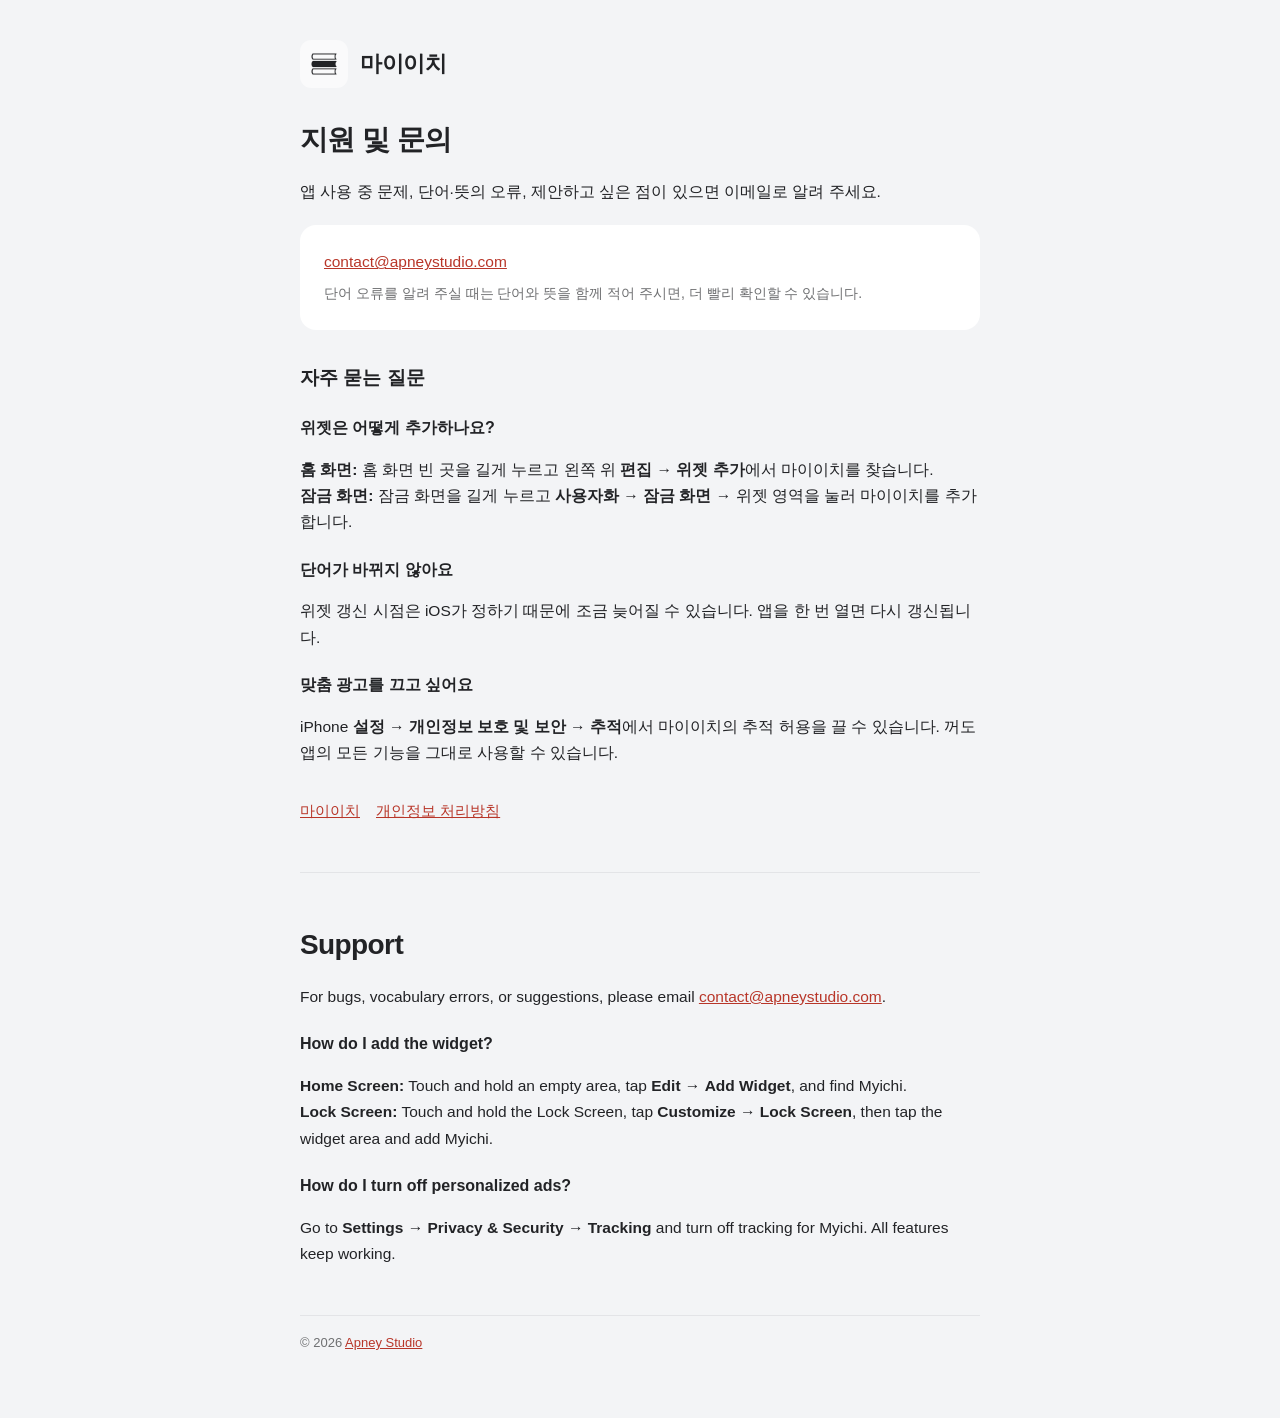
==== myichi/support.html @ 85b6347a "Add files via upload" ====
<!doctype html>
<html lang="ko">
<head>
<meta charset="utf-8">
<meta name="viewport" content="width=device-width,initial-scale=1">
<title>지원 및 문의 — 마이이치</title>
<link rel="icon" href="icon.png">
<link rel="stylesheet" href="../style.css">
</head>
<body><main>
<header><img src="icon.png" alt=""><a href="index.html">마이이치</a></header>
<h1>지원 및 문의</h1>
<p>앱 사용 중 문제, 단어·뜻의 오류, 제안하고 싶은 점이 있으면 이메일로 알려 주세요.</p>
<div class="card"><p style="margin:0"><a href="mailto:contact@apneystudio.com">contact@apneystudio.com</a></p>
<p class="sub" style="margin:6px 0 0;font-size:14px">단어 오류를 알려 주실 때는 단어와 뜻을 함께 적어 주시면, 더 빨리 확인할 수 있습니다.</p></div>
<h2>자주 묻는 질문</h2>
<h3>위젯은 어떻게 추가하나요?</h3>
<p><b>홈 화면:</b> 홈 화면 빈 곳을 길게 누르고 왼쪽 위 <b>편집</b> → <b>위젯 추가</b>에서 마이이치를 찾습니다.<br>
<b>잠금 화면:</b> 잠금 화면을 길게 누르고 <b>사용자화</b> → <b>잠금 화면</b> → 위젯 영역을 눌러 마이이치를 추가합니다.</p>
<h3>단어가 바뀌지 않아요</h3>
<p>위젯 갱신 시점은 iOS가 정하기 때문에 조금 늦어질 수 있습니다. 앱을 한 번 열면 다시 갱신됩니다.</p>
<h3>맞춤 광고를 끄고 싶어요</h3>
<p>iPhone <b>설정 → 개인정보 보호 및 보안 → 추적</b>에서 마이이치의 추적 허용을 끌 수 있습니다. 꺼도 앱의 모든 기능을 그대로 사용할 수 있습니다.</p>
<nav><a href="index.html">마이이치</a><a href="privacy.html">개인정보 처리방침</a></nav>
<hr>
<section id="en" lang="en">
<h1>Support</h1>
<p>For bugs, vocabulary errors, or suggestions, please email <a href="mailto:contact@apneystudio.com">contact@apneystudio.com</a>.</p>
<h3>How do I add the widget?</h3>
<p><b>Home Screen:</b> Touch and hold an empty area, tap <b>Edit</b> → <b>Add Widget</b>, and find Myichi.<br>
<b>Lock Screen:</b> Touch and hold the Lock Screen, tap <b>Customize</b> → <b>Lock Screen</b>, then tap the widget area and add Myichi.</p>
<h3>How do I turn off personalized ads?</h3>
<p>Go to <b>Settings → Privacy &amp; Security → Tracking</b> and turn off tracking for Myichi. All features keep working.</p>
</section>
<footer>© 2026 <a href="../index.html">Apney Studio</a></footer>
</main></body>
</html>
---- style.css ----
:root{--bg:#F3F4F6;--card:#FFFFFF;--ink:#222326;--sub:#6F7072;--accent:#B83629;--line:#E3E4E7}
@media (prefers-color-scheme:dark){:root{--bg:#1F1F21;--card:#262629;--ink:#F2F2F2;--sub:#A3A4A7;--accent:#F0917D;--line:#36363A}}
*{box-sizing:border-box}
body{margin:0;background:var(--bg);color:var(--ink);font-family:-apple-system,BlinkMacSystemFont,"Apple SD Gothic Neo","Hiragino Sans","Noto Sans KR",sans-serif;line-height:1.7;-webkit-text-size-adjust:100%}
main{max-width:720px;margin:0 auto;padding:40px 20px 64px}
header{display:flex;align-items:center;gap:12px;margin-bottom:28px}
header img{width:48px;height:48px;border-radius:11px}
header a{color:inherit;text-decoration:none;font-weight:700;font-size:22px;letter-spacing:-.5px}
h1{font-size:28px;letter-spacing:-.6px;margin:0 0 8px}
h2{font-size:19px;margin:32px 0 8px}
h3{font-size:16px;margin:20px 0 4px}
p,li{font-size:15.5px}
.sub{color:var(--sub)}
.card{background:var(--card);border-radius:16px;padding:24px;margin:20px 0}
a{color:var(--accent)}
nav{display:flex;gap:16px;flex-wrap:wrap;margin-top:32px;font-size:15px}
footer{margin-top:48px;color:var(--sub);font-size:13px;border-top:1px solid var(--line);padding-top:16px}
hr{border:0;border-top:1px solid var(--line);margin:48px 0}
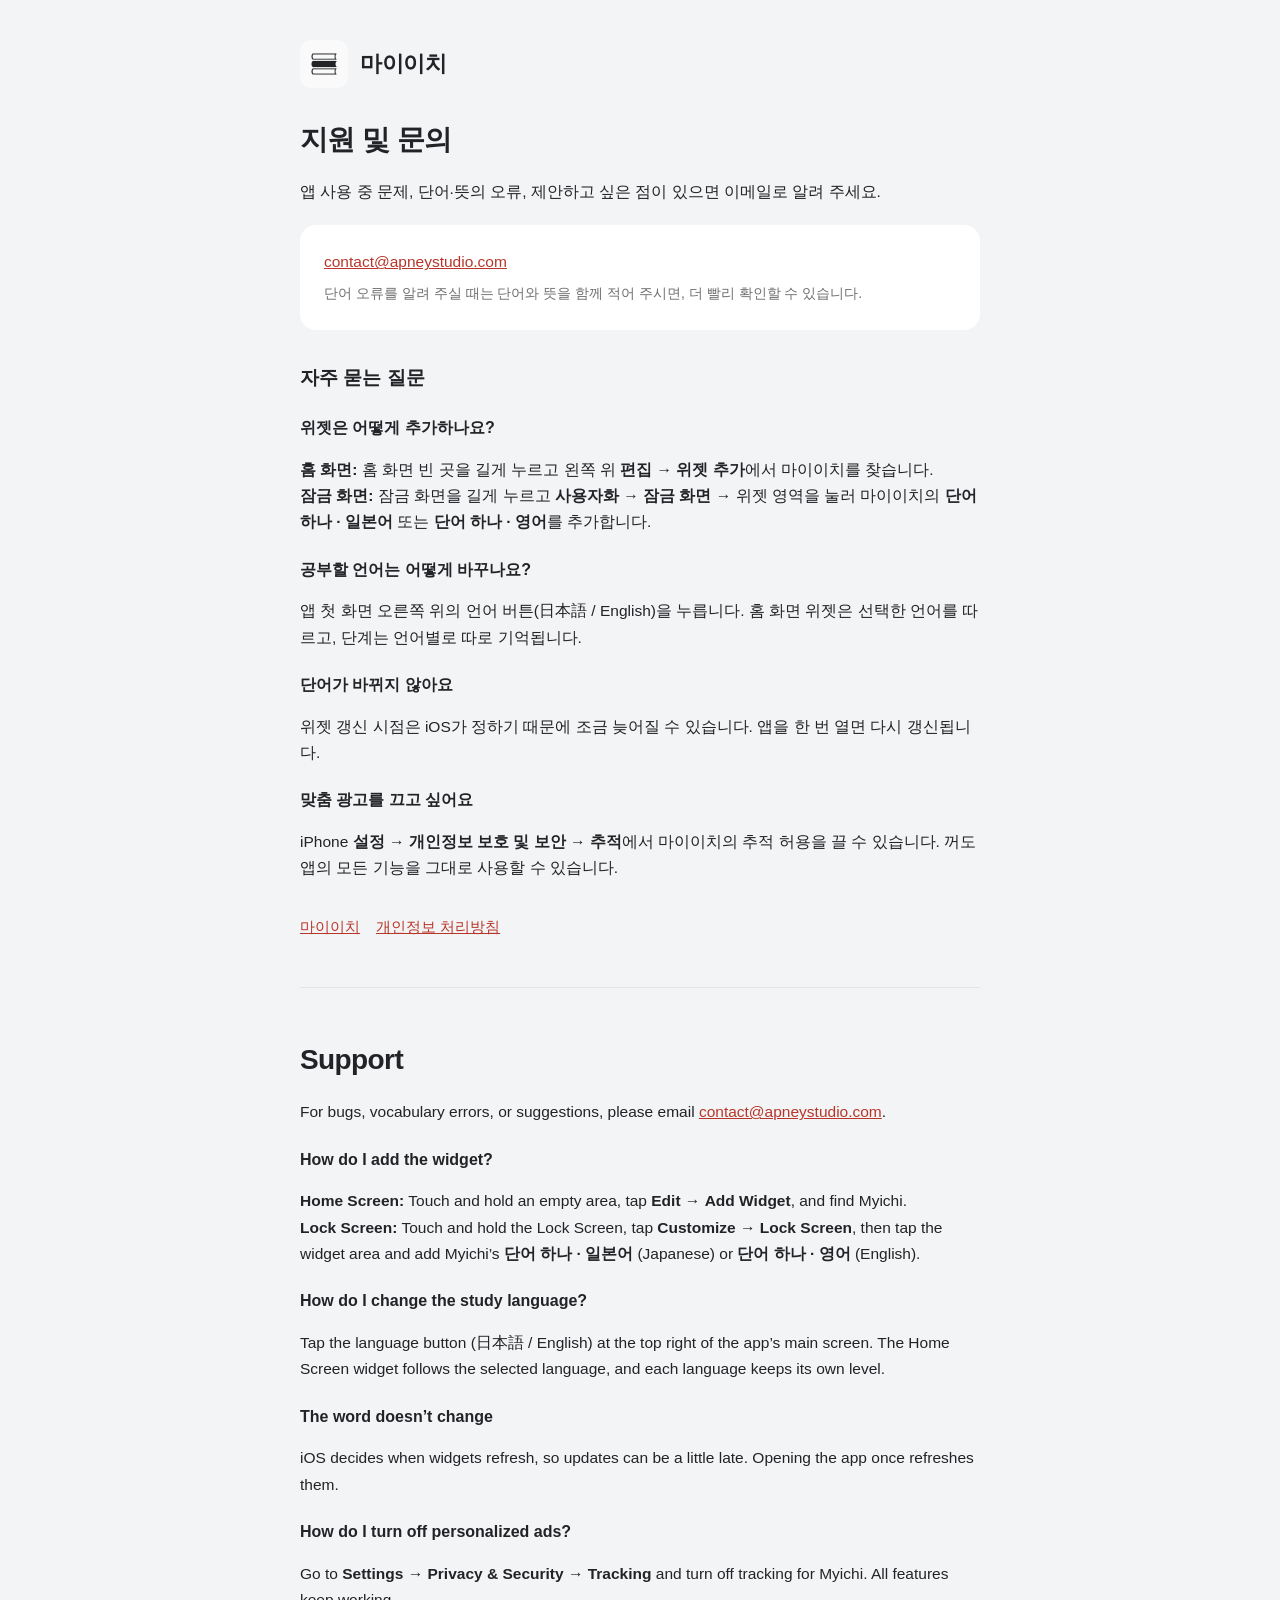
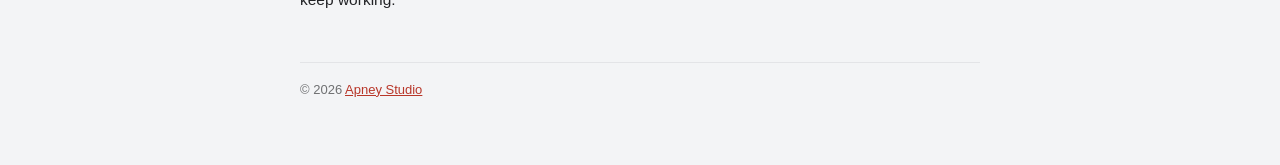
==== commit cc8d5934: "마이이치 1.1.0: 영어 지원 안내 추가" ====
--- a/myichi/support.html
+++ b/myichi/support.html
@@ -16,7 +16,9 @@
 <h2>자주 묻는 질문</h2>
 <h3>위젯은 어떻게 추가하나요?</h3>
 <p><b>홈 화면:</b> 홈 화면 빈 곳을 길게 누르고 왼쪽 위 <b>편집</b> → <b>위젯 추가</b>에서 마이이치를 찾습니다.<br>
-<b>잠금 화면:</b> 잠금 화면을 길게 누르고 <b>사용자화</b> → <b>잠금 화면</b> → 위젯 영역을 눌러 마이이치를 추가합니다.</p>
+<b>잠금 화면:</b> 잠금 화면을 길게 누르고 <b>사용자화</b> → <b>잠금 화면</b> → 위젯 영역을 눌러 마이이치의 <b>단어 하나 · 일본어</b> 또는 <b>단어 하나 · 영어</b>를 추가합니다.</p>
+<h3>공부할 언어는 어떻게 바꾸나요?</h3>
+<p>앱 첫 화면 오른쪽 위의 언어 버튼(日本語 / English)을 누릅니다. 홈 화면 위젯은 선택한 언어를 따르고, 단계는 언어별로 따로 기억됩니다.</p>
 <h3>단어가 바뀌지 않아요</h3>
 <p>위젯 갱신 시점은 iOS가 정하기 때문에 조금 늦어질 수 있습니다. 앱을 한 번 열면 다시 갱신됩니다.</p>
 <h3>맞춤 광고를 끄고 싶어요</h3>
@@ -28,7 +30,11 @@
 <p>For bugs, vocabulary errors, or suggestions, please email <a href="mailto:contact@apneystudio.com">contact@apneystudio.com</a>.</p>
 <h3>How do I add the widget?</h3>
 <p><b>Home Screen:</b> Touch and hold an empty area, tap <b>Edit</b> → <b>Add Widget</b>, and find Myichi.<br>
-<b>Lock Screen:</b> Touch and hold the Lock Screen, tap <b>Customize</b> → <b>Lock Screen</b>, then tap the widget area and add Myichi.</p>
+<b>Lock Screen:</b> Touch and hold the Lock Screen, tap <b>Customize</b> → <b>Lock Screen</b>, then tap the widget area and add Myichi’s <b>단어 하나 · 일본어</b> (Japanese) or <b>단어 하나 · 영어</b> (English).</p>
+<h3>How do I change the study language?</h3>
+<p>Tap the language button (日本語 / English) at the top right of the app’s main screen. The Home Screen widget follows the selected language, and each language keeps its own level.</p>
+<h3>The word doesn’t change</h3>
+<p>iOS decides when widgets refresh, so updates can be a little late. Opening the app once refreshes them.</p>
 <h3>How do I turn off personalized ads?</h3>
 <p>Go to <b>Settings → Privacy &amp; Security → Tracking</b> and turn off tracking for Myichi. All features keep working.</p>
 </section>
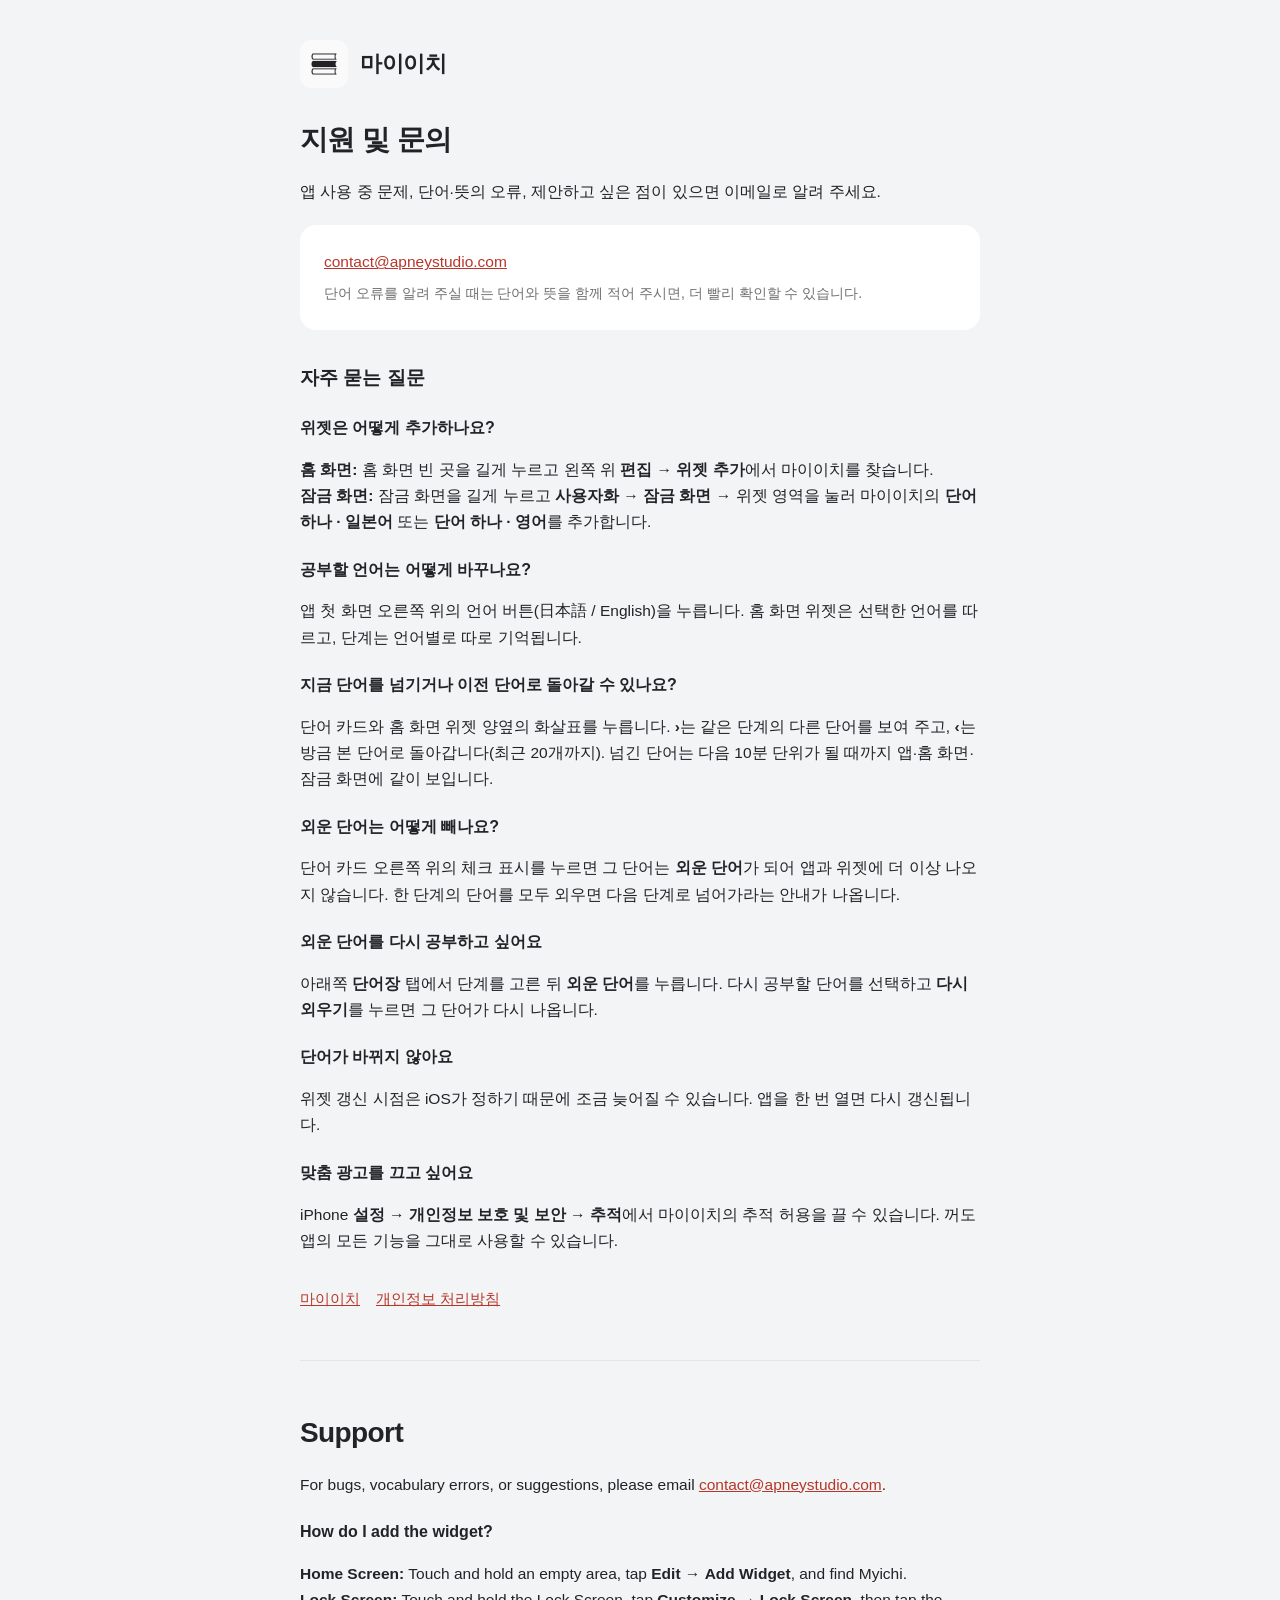
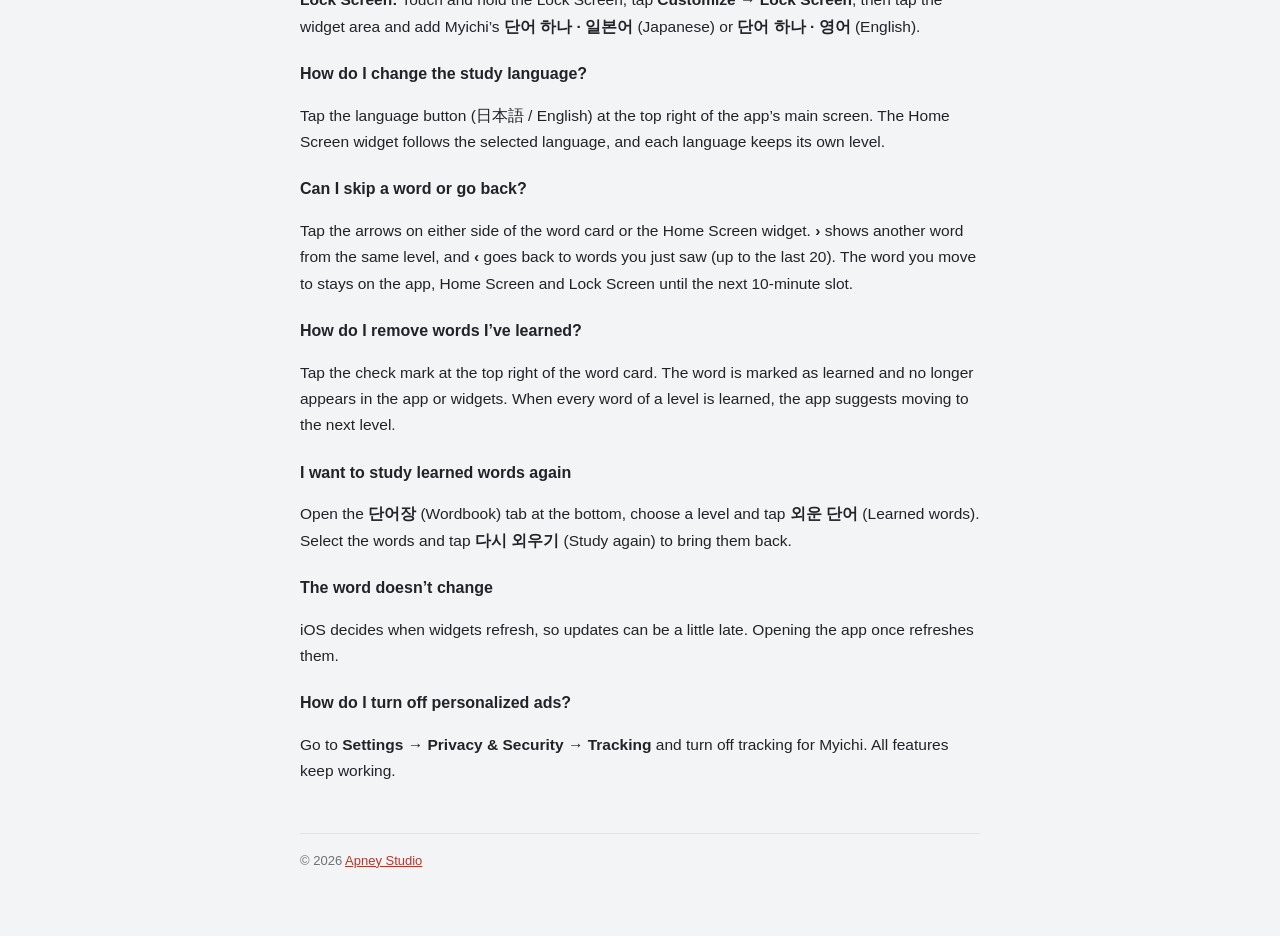
==== commit 9452d1b6: "마이이치 지원: 넘기기·외운 단어·단어장 FAQ 추가 (1.2.0)" ====
--- a/myichi/support.html
+++ b/myichi/support.html
@@ -19,6 +19,12 @@
 <b>잠금 화면:</b> 잠금 화면을 길게 누르고 <b>사용자화</b> → <b>잠금 화면</b> → 위젯 영역을 눌러 마이이치의 <b>단어 하나 · 일본어</b> 또는 <b>단어 하나 · 영어</b>를 추가합니다.</p>
 <h3>공부할 언어는 어떻게 바꾸나요?</h3>
 <p>앱 첫 화면 오른쪽 위의 언어 버튼(日本語 / English)을 누릅니다. 홈 화면 위젯은 선택한 언어를 따르고, 단계는 언어별로 따로 기억됩니다.</p>
+<h3>지금 단어를 넘기거나 이전 단어로 돌아갈 수 있나요?</h3>
+<p>단어 카드와 홈 화면 위젯 양옆의 화살표를 누릅니다. <b>›</b>는 같은 단계의 다른 단어를 보여 주고, <b>‹</b>는 방금 본 단어로 돌아갑니다(최근 20개까지). 넘긴 단어는 다음 10분 단위가 될 때까지 앱·홈 화면·잠금 화면에 같이 보입니다.</p>
+<h3>외운 단어는 어떻게 빼나요?</h3>
+<p>단어 카드 오른쪽 위의 체크 표시를 누르면 그 단어는 <b>외운 단어</b>가 되어 앱과 위젯에 더 이상 나오지 않습니다. 한 단계의 단어를 모두 외우면 다음 단계로 넘어가라는 안내가 나옵니다.</p>
+<h3>외운 단어를 다시 공부하고 싶어요</h3>
+<p>아래쪽 <b>단어장</b> 탭에서 단계를 고른 뒤 <b>외운 단어</b>를 누릅니다. 다시 공부할 단어를 선택하고 <b>다시 외우기</b>를 누르면 그 단어가 다시 나옵니다.</p>
 <h3>단어가 바뀌지 않아요</h3>
 <p>위젯 갱신 시점은 iOS가 정하기 때문에 조금 늦어질 수 있습니다. 앱을 한 번 열면 다시 갱신됩니다.</p>
 <h3>맞춤 광고를 끄고 싶어요</h3>
@@ -33,6 +39,12 @@
 <b>Lock Screen:</b> Touch and hold the Lock Screen, tap <b>Customize</b> → <b>Lock Screen</b>, then tap the widget area and add Myichi’s <b>단어 하나 · 일본어</b> (Japanese) or <b>단어 하나 · 영어</b> (English).</p>
 <h3>How do I change the study language?</h3>
 <p>Tap the language button (日本語 / English) at the top right of the app’s main screen. The Home Screen widget follows the selected language, and each language keeps its own level.</p>
+<h3>Can I skip a word or go back?</h3>
+<p>Tap the arrows on either side of the word card or the Home Screen widget. <b>›</b> shows another word from the same level, and <b>‹</b> goes back to words you just saw (up to the last 20). The word you move to stays on the app, Home Screen and Lock Screen until the next 10-minute slot.</p>
+<h3>How do I remove words I’ve learned?</h3>
+<p>Tap the check mark at the top right of the word card. The word is marked as learned and no longer appears in the app or widgets. When every word of a level is learned, the app suggests moving to the next level.</p>
+<h3>I want to study learned words again</h3>
+<p>Open the <b>단어장</b> (Wordbook) tab at the bottom, choose a level and tap <b>외운 단어</b> (Learned words). Select the words and tap <b>다시 외우기</b> (Study again) to bring them back.</p>
 <h3>The word doesn’t change</h3>
 <p>iOS decides when widgets refresh, so updates can be a little late. Opening the app once refreshes them.</p>
 <h3>How do I turn off personalized ads?</h3>
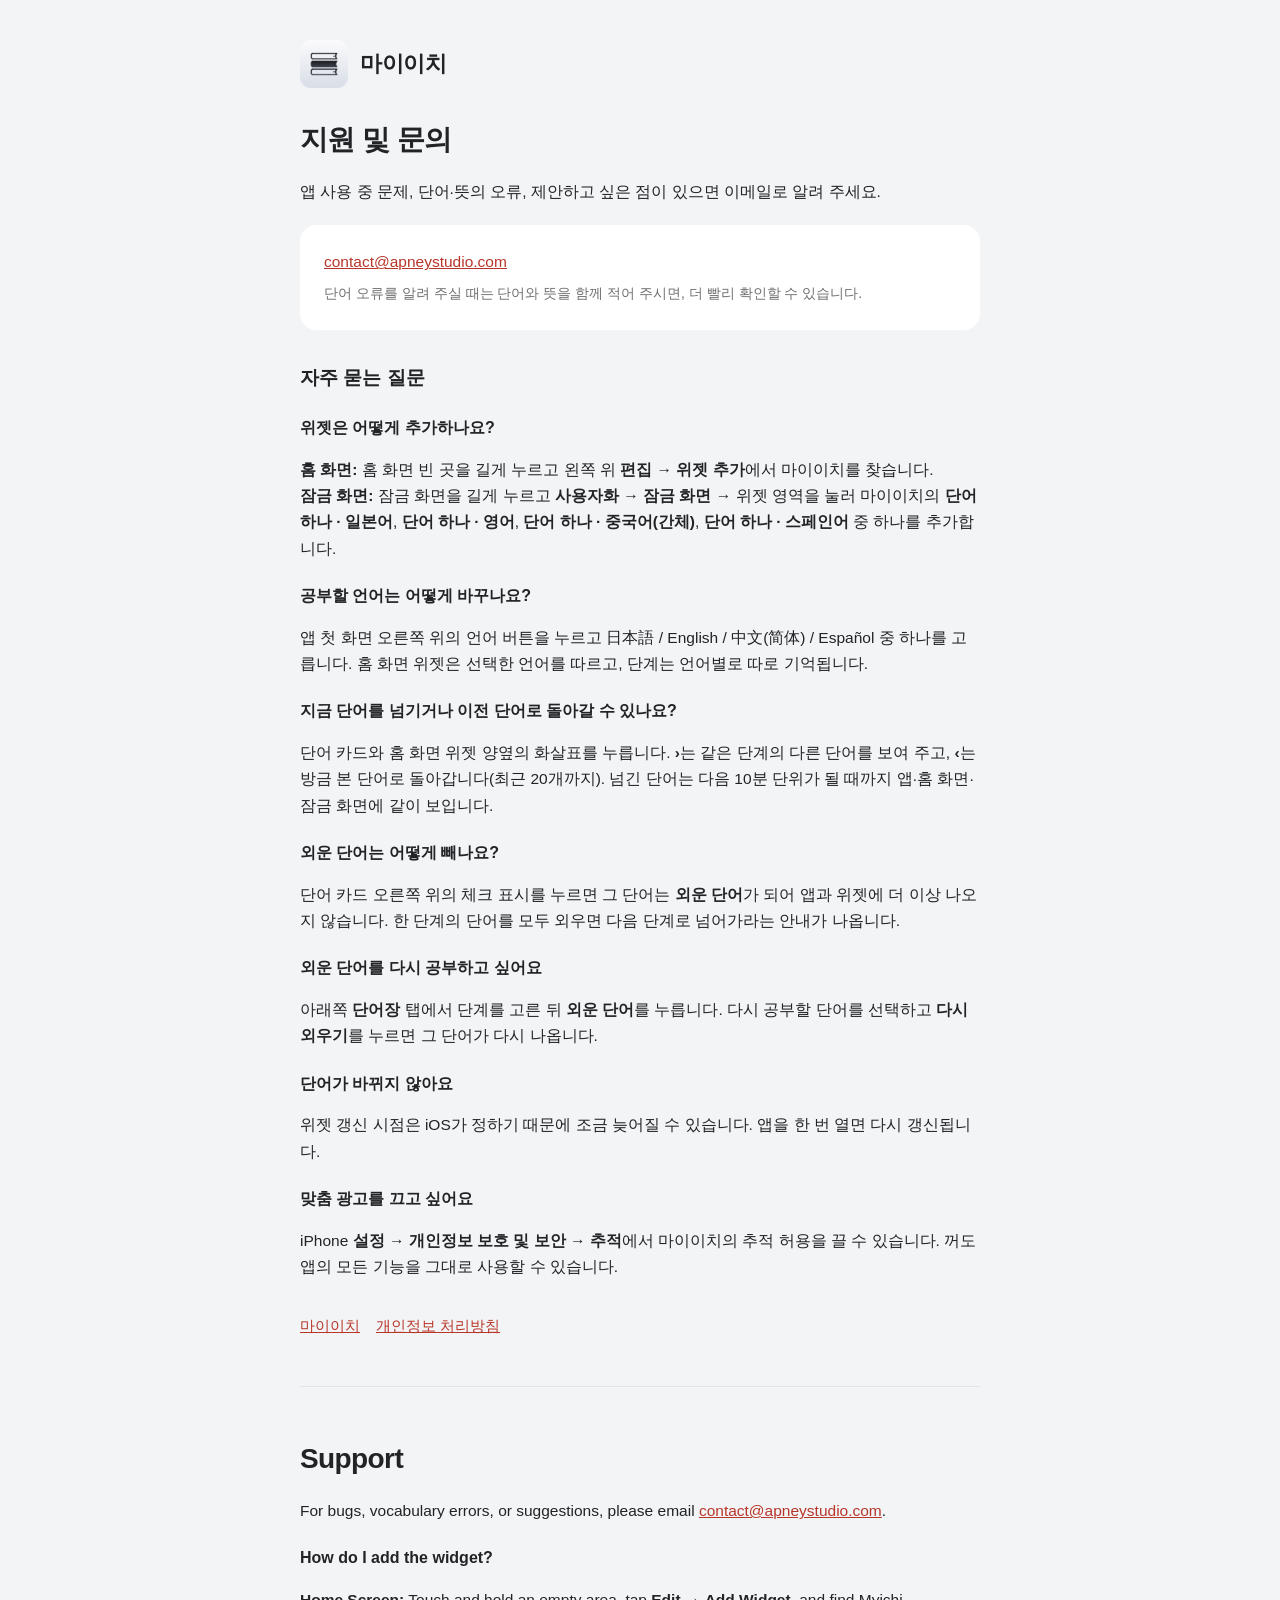
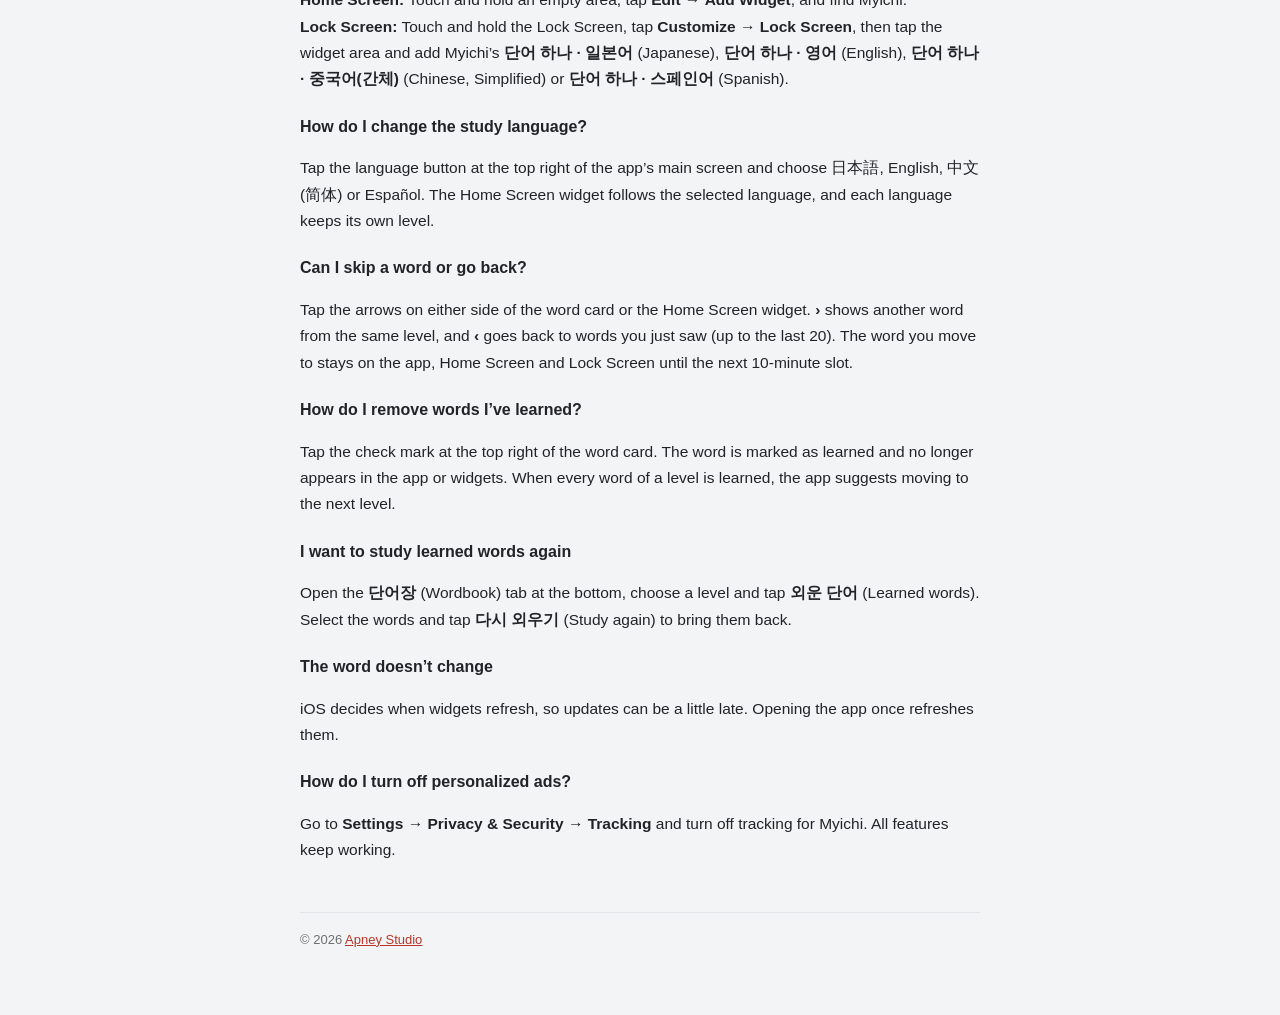
==== commit 9a515881: "마이이치 1.3.0: 지원 언어에 중국어(간체)·스페인어 추가, 아이콘 교체" ====
--- a/myichi/support.html
+++ b/myichi/support.html
@@ -16,9 +16,9 @@
 <h2>자주 묻는 질문</h2>
 <h3>위젯은 어떻게 추가하나요?</h3>
 <p><b>홈 화면:</b> 홈 화면 빈 곳을 길게 누르고 왼쪽 위 <b>편집</b> → <b>위젯 추가</b>에서 마이이치를 찾습니다.<br>
-<b>잠금 화면:</b> 잠금 화면을 길게 누르고 <b>사용자화</b> → <b>잠금 화면</b> → 위젯 영역을 눌러 마이이치의 <b>단어 하나 · 일본어</b> 또는 <b>단어 하나 · 영어</b>를 추가합니다.</p>
+<b>잠금 화면:</b> 잠금 화면을 길게 누르고 <b>사용자화</b> → <b>잠금 화면</b> → 위젯 영역을 눌러 마이이치의 <b>단어 하나 · 일본어</b>, <b>단어 하나 · 영어</b>, <b>단어 하나 · 중국어(간체)</b>, <b>단어 하나 · 스페인어</b> 중 하나를 추가합니다.</p>
 <h3>공부할 언어는 어떻게 바꾸나요?</h3>
-<p>앱 첫 화면 오른쪽 위의 언어 버튼(日本語 / English)을 누릅니다. 홈 화면 위젯은 선택한 언어를 따르고, 단계는 언어별로 따로 기억됩니다.</p>
+<p>앱 첫 화면 오른쪽 위의 언어 버튼을 누르고 日本語 / English / 中文(简体) / Español 중 하나를 고릅니다. 홈 화면 위젯은 선택한 언어를 따르고, 단계는 언어별로 따로 기억됩니다.</p>
 <h3>지금 단어를 넘기거나 이전 단어로 돌아갈 수 있나요?</h3>
 <p>단어 카드와 홈 화면 위젯 양옆의 화살표를 누릅니다. <b>›</b>는 같은 단계의 다른 단어를 보여 주고, <b>‹</b>는 방금 본 단어로 돌아갑니다(최근 20개까지). 넘긴 단어는 다음 10분 단위가 될 때까지 앱·홈 화면·잠금 화면에 같이 보입니다.</p>
 <h3>외운 단어는 어떻게 빼나요?</h3>
@@ -36,9 +36,9 @@
 <p>For bugs, vocabulary errors, or suggestions, please email <a href="mailto:contact@apneystudio.com">contact@apneystudio.com</a>.</p>
 <h3>How do I add the widget?</h3>
 <p><b>Home Screen:</b> Touch and hold an empty area, tap <b>Edit</b> → <b>Add Widget</b>, and find Myichi.<br>
-<b>Lock Screen:</b> Touch and hold the Lock Screen, tap <b>Customize</b> → <b>Lock Screen</b>, then tap the widget area and add Myichi’s <b>단어 하나 · 일본어</b> (Japanese) or <b>단어 하나 · 영어</b> (English).</p>
+<b>Lock Screen:</b> Touch and hold the Lock Screen, tap <b>Customize</b> → <b>Lock Screen</b>, then tap the widget area and add Myichi’s <b>단어 하나 · 일본어</b> (Japanese), <b>단어 하나 · 영어</b> (English), <b>단어 하나 · 중국어(간체)</b> (Chinese, Simplified) or <b>단어 하나 · 스페인어</b> (Spanish).</p>
 <h3>How do I change the study language?</h3>
-<p>Tap the language button (日本語 / English) at the top right of the app’s main screen. The Home Screen widget follows the selected language, and each language keeps its own level.</p>
+<p>Tap the language button at the top right of the app’s main screen and choose 日本語, English, 中文(简体) or Español. The Home Screen widget follows the selected language, and each language keeps its own level.</p>
 <h3>Can I skip a word or go back?</h3>
 <p>Tap the arrows on either side of the word card or the Home Screen widget. <b>›</b> shows another word from the same level, and <b>‹</b> goes back to words you just saw (up to the last 20). The word you move to stays on the app, Home Screen and Lock Screen until the next 10-minute slot.</p>
 <h3>How do I remove words I’ve learned?</h3>
